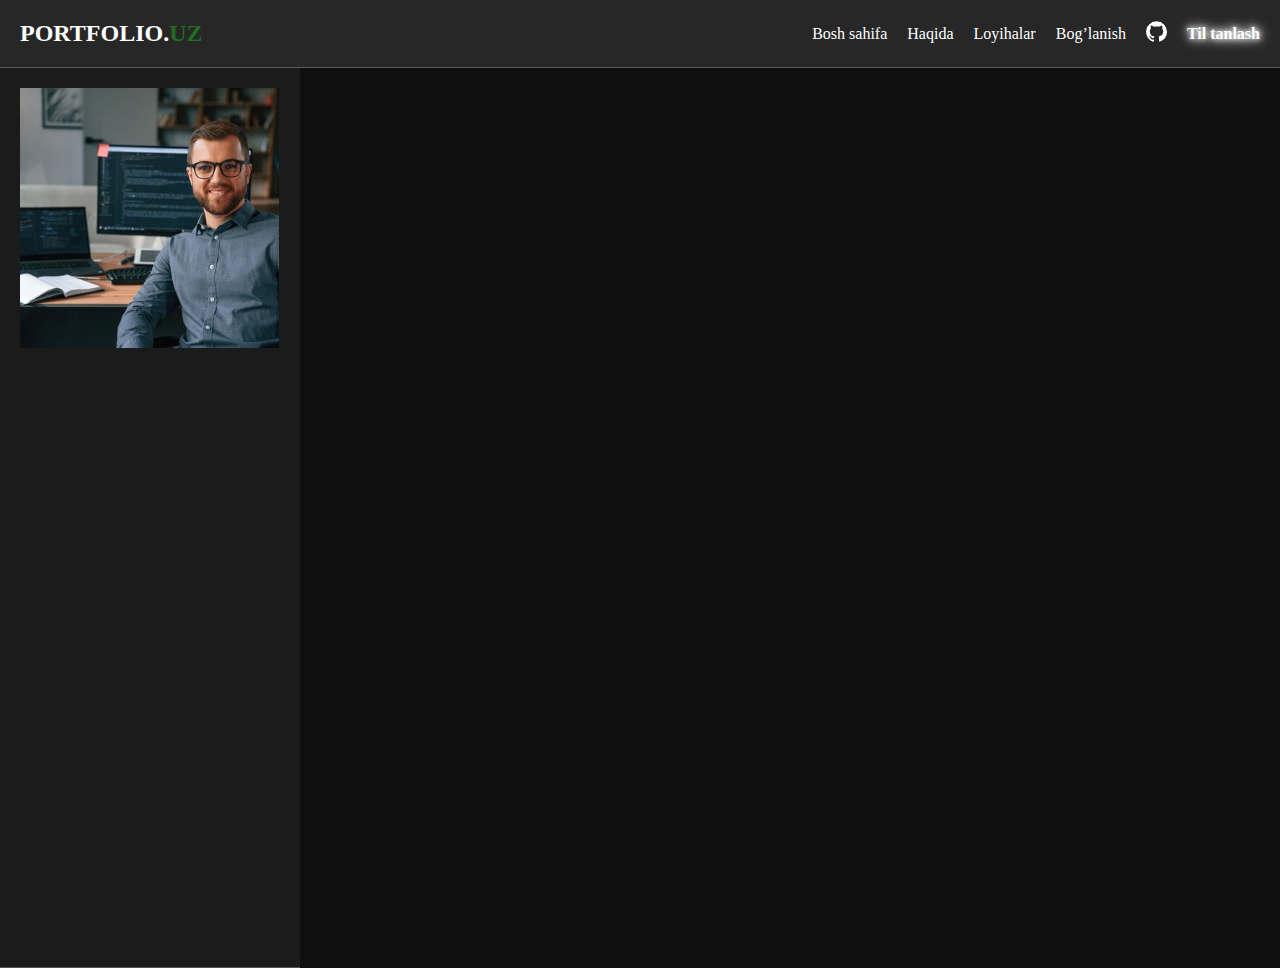
==== index.html @ 83274776 "Sanjar" ====
<!DOCTYPE html>
<html lang="uz">
<head>
    <meta charset="UTF-8">
    <meta name="viewport" content="width=device-width, initial-scale=1.0">
    <title>Portfolio</title>
    <link rel="stylesheet" href="./main.css">
</head>
<body class="bg-[#0F0F0F]">
    
    <header class="header py-5">
        <div class="container">
            <nav class="header__nav">
                <div class="header__left">
                    <button class="header__burger__btn">
                        <img src="./images/hamburger_menu.svg" alt="Menu">
                    </button>
                    <p class="header__logo">PORTFOLIO.<span class="header__logo--green">UZ</span></p>
                </div>
                <ul class="header__list">
                    <li class="header__item">
                        <a class="header__link" href="./index.html" data-lang="home">Bosh sahifa</a>
                    </li>
                    <li class="header__item">
                        <a class="header__link" href="./haqida.html" data-lang="about">Haqida</a>
                    </li>
                    <li class="header__item">
                        <a class="header__link" href="./loyihalar.html" data-lang="projects">Loyihalar</a>
                    </li>
                    <li class="header__item">
                        <a class="header__link" href="./bog'lanish.html" data-lang="contact">Bog’lanish</a>
                    </li>
                    <li class="header__item">
                        <a href="#">
                            <img src="./images/header_git_hub_logo.png" alt="GitHub">
                        </a>
                    </li>
                    <li class="dropdown">
                        <span class="shadow dropdown-toggle" data-lang="language">Til tanlash</span>
                        <div class="card hidden">
                            <p class="heading lang-option" data-lang="uz">O'zbekcha</p>
                            <p class="lang-option" data-lang="en">English</p>
                        </div>
                    </li>
                </ul>
            </nav>
        </div>
    </header>
    
    <main>
        <section class="hero">
            
            <div class="container">
                <div class="hero__left-sideBar">
                    <img src="./images/human_img.png" alt="">
                </div>
            </div>
        </section>
    </main>
    
    <script src="./main.js"></script>
</body>
</html>
---- main.css ----
:root {
    --primary-color: #ffffff;
    --secondary-color: #226d22;
    --background-color: #0F0F0F;
}
*{
    margin: 0;
    padding: 0;
    box-sizing: border-box;
}
body {
    overflow-x: hidden;
    background-color: var(--background-color);
    color: var(--primary-color);
}

.container {
    max-width: 1280px;
    width: 100%;
    margin: 0 auto;
    padding: 0 20px;
}

.header {
    padding: 20px 0;
    border-bottom: 1px solid rgba(255, 255, 255, 0.25);
    background-color: rgba(255, 255, 255, 0.1);
    position: relative;
}

.header__nav {
    display: flex;
    align-items: center;
    justify-content: space-between;
}

.header__left {
    display: flex;
    align-items: center;
    gap: 20px;
}

.header__logo {
    font-size: 1.5rem;
    font-weight: bold;
}

.header__logo--green {
    color: var(--secondary-color);
}

.header__list {
    display: flex;
    align-items: center;
    gap: 20px;
    list-style: none;
}

.header__link {
    color: var(--primary-color);
    text-decoration: none;
}

.header__burger__btn {
    background: none;
    border: none;
    cursor: pointer;
    display: none;
}

/* Til tanlash dropdown */
.dropdown {
    position: relative;
    cursor: pointer;
}
.card {
    position: absolute;
    width: 120px;
    background-color: #000;
    padding: 12px;
    border-radius: 8px;
    cursor: pointer;
    right: 0;
    top: 100%;
    display: flex;
    flex-direction: column;
    text-align: center;
}
.card.hidden {
    display: none;
}
.shadow {
    font-weight: bold;
    text-shadow: 0 0 5px #fff, 0 0 10px #fff, 0 0 15px #fff;
}

/* Mobil ekranda menyuni yashirish */
@media (max-width: 768px) {
    .header__list {
        flex-direction: column;
        position: absolute;
        top: 60px;
        left: 0;
        width: 100%;
        background-color: rgba(255, 255, 255, 0.1);
        padding: 20px;
        display: none;
    }
    .header__burger__btn {
        display: block;
    }
}
.hero__left-sideBar{
    max-width: 300px;
    width: 100%;
    height: 100vh;
    padding: 20px;
    position: absolute;
    left: 0;
    border-bottom: 1px solid rgba(255, 255, 255, 0.25);
background-color:  rgba(255, 255, 255, 0.05);
}
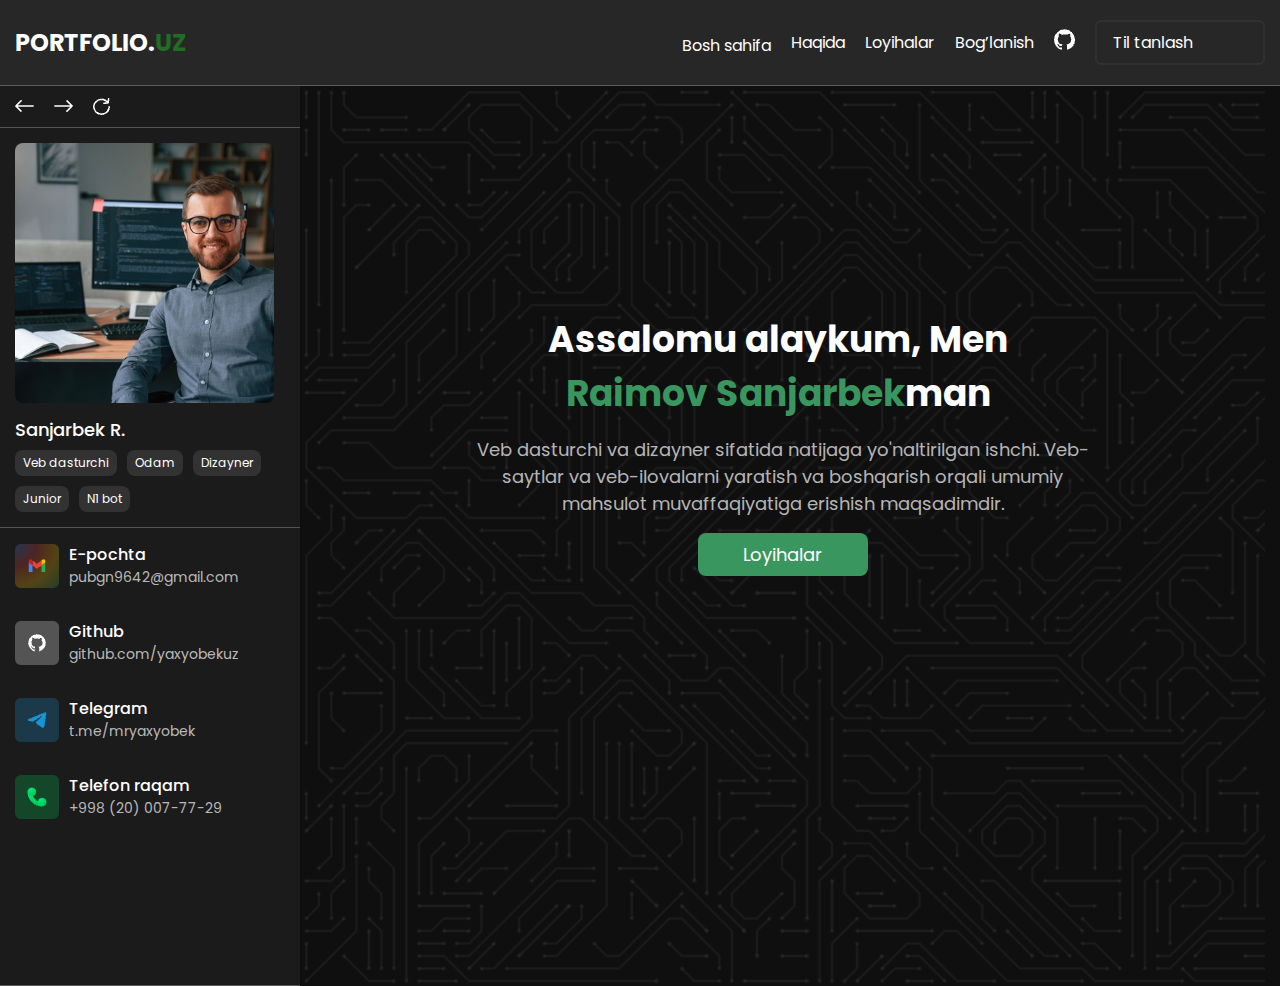
==== commit 60a47132: "bosh-sahifani-qildim" ====
--- a/index.html
+++ b/index.html
@@ -4,6 +4,11 @@
     <meta charset="UTF-8">
     <meta name="viewport" content="width=device-width, initial-scale=1.0">
     <title>Portfolio</title>
+
+    <link rel="preconnect" href="https://fonts.googleapis.com">
+    <link rel="preconnect" href="https://fonts.gstatic.com" crossorigin>
+    <link href="https://fonts.googleapis.com/css2?family=Poppins:ital,wght@0,100;0,200;0,300;0,400;0,500;0,600;0,700;0,800;0,900;1,100;1,200;1,300;1,400;1,500;1,600;1,700;1,800;1,900&display=swap" rel="stylesheet">
+
     <link rel="stylesheet" href="./main.css">
 </head>
 <body class="bg-[#0F0F0F]">
@@ -15,7 +20,7 @@
                     <button class="header__burger__btn">
                         <img src="./images/hamburger_menu.svg" alt="Menu">
                     </button>
-                    <p class="header__logo">PORTFOLIO.<span class="header__logo--green">UZ</span></p>
+                    <a href="#" class="header__logo">PORTFOLIO.<span class="header__logo--green">UZ</span></p>
                 </div>
                 <ul class="header__list">
                     <li class="header__item">
@@ -35,11 +40,18 @@
                             <img src="./images/header_git_hub_logo.png" alt="GitHub">
                         </a>
                     </li>
+
                     <li class="dropdown">
-                        <span class="shadow dropdown-toggle" data-lang="language">Til tanlash</span>
+                        <span class="shadow dropdown-toggle" data-lang="language">
+                            <img src="./images/select_language.png" class="s_lan" alt="">Til
+                        </span>
                         <div class="card hidden">
-                            <p class="heading lang-option" data-lang="uz">O'zbekcha</p>
-                            <p class="lang-option" data-lang="en">English</p>
+                            <p class="heading lang-option" data-lang="uz">
+                                <img src="./images/uzbek_flag.png" alt="">O'zbek
+                            </p>
+                            <p class="lang-option" data-lang="en">
+                                <img src="./images/english_flag.png" alt="">English
+                            </p>
                         </div>
                     </li>
                 </ul>
@@ -51,8 +63,81 @@
         <section class="hero">
             
             <div class="container">
-                <div class="hero__left-sideBar">
-                    <img src="./images/human_img.png" alt="">
+                <div class="hero__content">
+
+                    <div class="hero__left-sideBar">
+
+                        <div class="hero__left__icons">
+                            <a href="#">
+                                <img src="./images/arrow_left_icon.png" alt="">
+                            </a>
+                            <a href="#">
+                                <img src="./images/arrow_right_icon.png" alt="">
+                            </a>
+                            <a href="#">
+                                <img src="./images/refresh_icon.png" alt="">
+                            </a>
+                        </div>
+
+                        <img src="./images/human_img.png" alt="" class="hero__left__human__img">
+
+                        <div class="hero__left__human__name">Sanjarbek R.</div>
+
+                        <div class="hero__left__human__knowledge">
+                            <div class="knowledge__item">Veb dasturchi</div>
+                            <div class="knowledge__item">Odam</div>
+                            <div class="knowledge__item">Dizayner</div>
+                            <div class="knowledge__item">Junior</div>
+                            <div class="knowledge__item">N1 bot</div>
+                        </div>
+
+                        <div class="hero__left__sites">
+                            <div class="sites__item">
+                                <img src="./images/emil_icon.png" alt="">
+                                <div class="sites__item_right">
+                                    <div class="sites__item_right_title">E-pochta</div>
+                                    <a href="#" class="sites__item_right_desc">pubgn9642@gmail.com</a>
+                                </div>
+                            </div>
+
+                            <div class="sites__item">
+                                <img src="./images/second_git_hub_logo.png" alt="">
+                                <div class="sites__item_right">
+                                    <div class="sites__item_right_title">Github</div>
+                                    <a href="#" class="sites__item_right_desc">github.com/yaxyobekuz</a>
+                                </div>
+                            </div>
+
+                            <div class="sites__item">
+                                <img src="./images/telegram_icon.png" alt="">
+                                <div class="sites__item_right">
+                                    <div class="sites__item_right_title">Telegram</div>
+                                    <a href="#" class="sites__item_right_desc">t.me/mryaxyobek</a>
+                                </div>
+                            </div>
+
+                            <div class="sites__item">
+                                <img src="./images/phone_icon.png" alt="">
+                                <div class="sites__item_right">
+                                    <div class="sites__item_right_title">Telefon raqam</div>
+                                    <a href="#" class="sites__item_right_desc">+998 (20) 007-77-29</a>
+                                </div>
+                            </div>
+                        </div>
+                    </div>
+
+                    <div class="hero__right-sideBar">
+                        
+                        <div class="hero__right__content">
+                            <h1 class="hero__right__content_title">Assalomu alaykum,  Men  <span>Raimov Sanjarbek</span>man</h1>
+
+                            <p class="hero__right__content_desc">Veb dasturchi va dizayner sifatida natijaga yo'naltirilgan ishchi. Veb-saytlar va veb-ilovalarni yaratish va boshqarish orqali umumiy mahsulot muvaffaqiyatiga erishish maqsadimdir.</p>
+
+                            <a href="#" class="hero__right__content_btn">Loyihalar</a>
+                        </div>
+                    </div>
+        
+
                 </div>
             </div>
         </section>
--- a/main.css
+++ b/main.css
@@ -12,19 +12,20 @@
     overflow-x: hidden;
     background-color: var(--background-color);
     color: var(--primary-color);
+    font-family: "Poppins", sans-serif;
 }
 
 .container {
-    max-width: 1280px;
+    /* max-width: 1280px; */
     width: 100%;
     margin: 0 auto;
-    padding: 0 20px;
+    padding: 0 15px;
 }
 
 .header {
     padding: 20px 0;
     border-bottom: 1px solid rgba(255, 255, 255, 0.25);
-    background-color: rgba(255, 255, 255, 0.1);
+    background-color: #ffffff1a;
     position: relative;
 }
 
@@ -43,6 +44,8 @@
 .header__logo {
     font-size: 1.5rem;
     font-weight: bold;
+    color: #fff;
+    text-decoration: none;
 }
 
 .header__logo--green {
@@ -72,11 +75,28 @@
 .dropdown {
     position: relative;
     cursor: pointer;
+    padding: 10px;
+    border: 2px solid #FFF;
+    width: 170px;
+
+    display: flex;
+    align-items: center;
+    justify-content: space-between;
+    gap: .875rem;
+    border-radius: .375rem;
+    border-width: 2px;
+    --tw-border-opacity: 1;
+    border-color: rgb(49 49 49 / var(--tw-border-opacity));
+    padding: .5rem 1rem;
+    transition-property: color, background-color, border-color, text-decoration-color, fill, stroke;
+    transition-timing-function: cubic-bezier(.4,0,.2,1);
+    transition-duration: .15s;
 }
 .card {
     position: absolute;
-    width: 120px;
-    background-color: #000;
+    width: 170px;   
+    margin-top: 10px;
+    background-color: #1b1b1b;
     padding: 12px;
     border-radius: 8px;
     cursor: pointer;
@@ -89,10 +109,16 @@
 .card.hidden {
     display: none;
 }
-.shadow {
+
+.lang-option{
+    display: flex;
+    align-items: center;
+    justify-content: space-between;
+}
+/* .shadow {
     font-weight: bold;
     text-shadow: 0 0 5px #fff, 0 0 10px #fff, 0 0 15px #fff;
-}
+} */
 
 /* Mobil ekranda menyuni yashirish */
 @media (max-width: 768px) {
@@ -110,13 +136,166 @@
         display: block;
     }
 }
+
+.hero__content{
+    display: flex;
+}
+
 .hero__left-sideBar{
     max-width: 300px;
     width: 100%;
     height: 100vh;
-    padding: 20px;
-    position: absolute;
+    /* position: absolute; */
+    margin-left: -15px;
     left: 0;
     border-bottom: 1px solid rgba(255, 255, 255, 0.25);
 background-color:  rgba(255, 255, 255, 0.05);
+}
+
+.hero__left__icons{
+    display: flex;
+    align-items: center;
+    padding: 8px 15px;
+    box-sizing: border-box;
+    border-bottom: 1px solid #ffffff40;
+    gap: 0 20px;
+    margin-bottom: 15px;
+}
+
+.hero__left__icons a:last-child{
+    display: flex;
+}
+
+.hero__left__human__img{
+    border-radius: 8px;
+    margin-left: 15px;
+    margin-bottom: 8px;
+}
+
+.hero__left__human__name{
+    color: #ffffff;
+    font-size: 18px;
+    font-weight: 500;
+    line-height: 24px;
+    margin-bottom: 8px;
+    margin-left: 15px;
+}
+
+.hero__left__human__knowledge{
+    display: flex;
+    flex-wrap: wrap;
+    gap: 10px;
+    padding-bottom: 15px;
+    padding-left: 15px;
+    border-bottom: 1px solid #ffffff40;
+}
+
+.knowledge__item{
+    padding: 6px 8px;
+    border-radius: 8px;
+    background: #ffffff1a;
+
+    color: #ffffff;
+    font-size: 12px;
+    font-weight: 400;
+    line-height: 14px;
+    text-align: center;
+}
+
+
+.hero__left__sites{
+    display: flex;
+    flex-direction: column;
+    gap: 17px 0;
+    margin-left: 15px;
+}
+
+.sites__item{
+    display: flex;
+    align-items: center;
+    gap: 0 10px;
+    margin-top: 15px;
+}
+
+.sites__item_right{
+    display: flex;
+    flex-direction: column;
+    gap: 0 2px;
+}
+
+.sites__item_right_title{
+    color: #ffffff;
+    font-size: 16px;
+    font-weight: 500;
+    line-height: 24px;
+}
+
+.sites__item_right_desc{
+    color: #ffffffb3;
+    font-size: 14px;
+    font-weight: 400;
+    line-height: 21px;
+    text-decoration: none;
+}
+
+.hero__right-sideBar{
+    background-image: url(./images/sections_bg.png);
+    background-repeat: no-repeat;
+    background-size: cover;
+
+    padding: 227px 160px;
+    display: flex;
+    width: 100%;
+    justify-content: center;
+}
+
+.hero__right__content{
+    width: 617px;
+}
+
+
+.hero__right__content_title{
+    font-size: 36px;
+    font-weight: 700;
+    line-height: 54px;
+    text-align: center;
+    margin-bottom: 15px;
+    width: 608px;
+}
+
+.hero__right__content_title span{
+    color: #39965F;
+}
+
+.hero__right__content_desc{
+    color: #ffffffb3;
+    margin-bottom: 16px;
+    font-size: 18px;
+    font-weight: 400;
+    line-height: 27px;
+    text-align: center;
+}
+
+.hero__right__content_btn{
+    border-radius: 8px;
+    background: #39965f;
+    padding: 8px 44px;
+
+    color: #ffffff;
+    font-size: 18px;
+    font-weight: 400;
+    line-height: 27px;
+    text-align: center;
+    width: 170px;
+    display: block;
+    margin-left: auto;
+    margin-right: auto;
+    text-decoration: none;
+    transition: .5s all ease-in-out;
+
+}
+
+.hero__right__content_btn:hover{
+    border-radius: 8px;
+    background: linear-gradient(135.00deg, rgb(57, 150, 95) 32.685%,rgb(40, 112, 69) 61.308%,rgb(57, 150, 95) 79.174%);
 }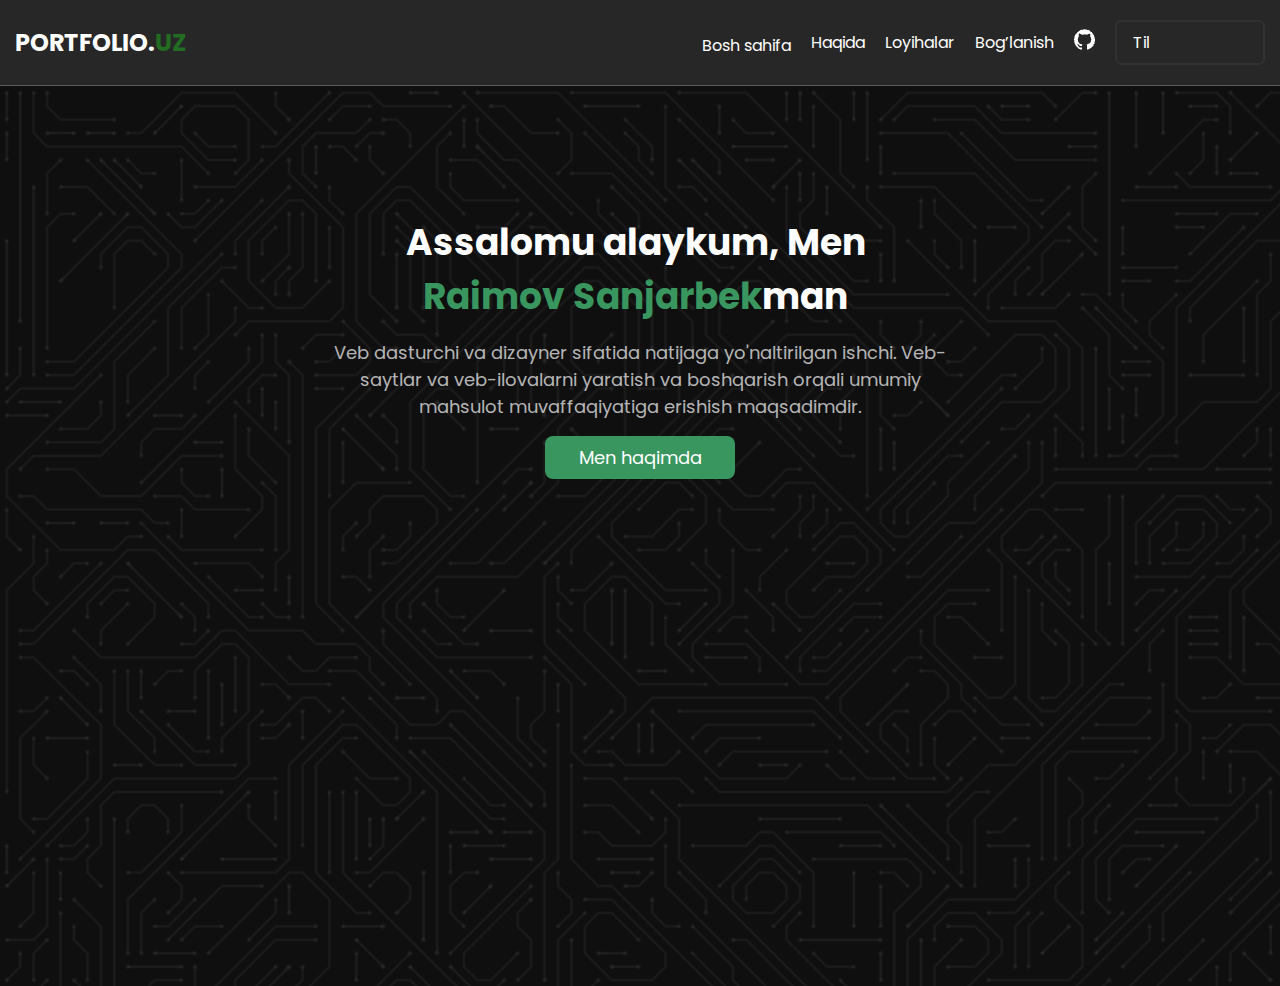
==== commit 2508c8e6: "2-pageni-ham-qilib-boldim" ====
--- a/index.html
+++ b/index.html
@@ -12,6 +12,43 @@
     <link rel="stylesheet" href="./main.css">
 </head>
 <body class="bg-[#0F0F0F]">
+
+    
+
+    <div class="header__bottom">
+        <div class="container">
+            <ul class="pages">
+                <li>
+                    <a href="./index.html">
+                        <img src="./images/home.png" alt="">
+                        <span>Uy</span>
+                    </a>
+                </li>
+                
+                <li>
+                    <a href="./haqida.html">
+                        <img src="./images/info.png" alt="">
+                        <span>Haqida</span>
+                    </a>
+                </li>
+                
+                <li>
+                    <a href="./loyihalar.html">
+                        <img src="./images/category.png" alt="">
+                        <span>Loyihalar</span>
+                    </a>
+                </li>
+                
+                <li>
+                    <a href="./bog'lanish.html">
+                        <img src="./images/support.png" alt="">
+                        <span>Bog'lanish</span>
+                    </a>
+                </li>
+                
+            </ul>
+        </div>
+    </div>
     
     <header class="header py-5">
         <div class="container">
@@ -20,7 +57,7 @@
                     <button class="header__burger__btn">
                         <img src="./images/hamburger_menu.svg" alt="Menu">
                     </button>
-                    <a href="#" class="header__logo">PORTFOLIO.<span class="header__logo--green">UZ</span></p>
+                    <a href="./index.html" class="header__logo">PORTFOLIO.<span class="header__logo--green">UZ</span></p>
                 </div>
                 <ul class="header__list">
                     <li class="header__item">
@@ -43,7 +80,8 @@
 
                     <li class="dropdown">
                         <span class="shadow dropdown-toggle" data-lang="language">
-                            <img src="./images/select_language.png" class="s_lan" alt="">Til
+                            <img src="./images/select_language.png" class="s_lan" alt="">
+                            <img src="./images/translate.png" alt="">Til
                         </span>
                         <div class="card hidden">
                             <p class="heading lang-option" data-lang="uz">
@@ -58,11 +96,12 @@
             </nav>
         </div>
     </header>
+
     
     <main>
         <section class="hero">
             
-            <div class="container">
+            <!-- <div class="container"> -->
                 <div class="hero__content">
 
                     <div class="hero__left-sideBar">
@@ -71,10 +110,10 @@
                             <a href="#">
                                 <img src="./images/arrow_left_icon.png" alt="">
                             </a>
-                            <a href="#">
+                            <a href="./haqida.html">
                                 <img src="./images/arrow_right_icon.png" alt="">
                             </a>
-                            <a href="#">
+                            <a href="./index.html">
                                 <img src="./images/refresh_icon.png" alt="">
                             </a>
                         </div>
@@ -96,7 +135,7 @@
                                 <img src="./images/emil_icon.png" alt="">
                                 <div class="sites__item_right">
                                     <div class="sites__item_right_title">E-pochta</div>
-                                    <a href="#" class="sites__item_right_desc">pubgn9642@gmail.com</a>
+                                    <a href="mailto:gulnozaaripova45@gmail.com" class="sites__item_right_desc">sanjarbek2110@gmail.com</a>
                                 </div>
                             </div>
 
@@ -104,7 +143,7 @@
                                 <img src="./images/second_git_hub_logo.png" alt="">
                                 <div class="sites__item_right">
                                     <div class="sites__item_right_title">Github</div>
-                                    <a href="#" class="sites__item_right_desc">github.com/yaxyobekuz</a>
+                                    <a href="https://github.com/Sanjarbek2110" class="sites__item_right_desc">github.com/Sanjarbek2110</a>
                                 </div>
                             </div>
 
@@ -112,7 +151,7 @@
                                 <img src="./images/telegram_icon.png" alt="">
                                 <div class="sites__item_right">
                                     <div class="sites__item_right_title">Telegram</div>
-                                    <a href="#" class="sites__item_right_desc">t.me/mryaxyobek</a>
+                                    <a href="https://t.me/the_oken08" class="sites__item_right_desc">t.me/mrsanjarbek</a>
                                 </div>
                             </div>
 
@@ -120,7 +159,7 @@
                                 <img src="./images/phone_icon.png" alt="">
                                 <div class="sites__item_right">
                                     <div class="sites__item_right_title">Telefon raqam</div>
-                                    <a href="#" class="sites__item_right_desc">+998 (20) 007-77-29</a>
+                                    <a href="tel:+998943922110" class="sites__item_right_desc">+998 (94) 392-21-10</a>
                                 </div>
                             </div>
                         </div>
@@ -128,18 +167,20 @@
 
                     <div class="hero__right-sideBar">
                         
-                        <div class="hero__right__content">
-                            <h1 class="hero__right__content_title">Assalomu alaykum,  Men  <span>Raimov Sanjarbek</span>man</h1>
-
-                            <p class="hero__right__content_desc">Veb dasturchi va dizayner sifatida natijaga yo'naltirilgan ishchi. Veb-saytlar va veb-ilovalarni yaratish va boshqarish orqali umumiy mahsulot muvaffaqiyatiga erishish maqsadimdir.</p>
-
-                            <a href="#" class="hero__right__content_btn">Loyihalar</a>
+                        <div class="container">
+                            <div class="hero__right__content">
+                                <h1 class="hero__right__content_title">Assalomu alaykum,  Men  <span>Raimov Sanjarbek</span>man</h1>
+    
+                                <p class="hero__right__content_desc">Veb dasturchi va dizayner sifatida natijaga yo'naltirilgan ishchi. Veb-saytlar va veb-ilovalarni yaratish va boshqarish orqali umumiy mahsulot muvaffaqiyatiga erishish maqsadimdir.</p>
+    
+                                <a href="./haqida.html" class="hero__right__content_btn">Men haqimda</a>
+                            </div>
                         </div>
                     </div>
         
 
                 </div>
-            </div>
+            <!-- </div> -->
         </section>
     </main>
     
--- a/main.css
+++ b/main.css
@@ -13,6 +13,7 @@
     background-color: var(--background-color);
     color: var(--primary-color);
     font-family: "Poppins", sans-serif;
+    position: relative;
 }
 
 .container {
@@ -20,6 +21,27 @@
     width: 100%;
     margin: 0 auto;
     padding: 0 15px;
+}
+
+.section__title{
+    display: flex;
+    flex-direction: column;
+    gap: 8px;
+    align-items: flex-start;
+    margin-bottom: 25px;
+
+    color: #ffffff;
+    font-size: 32px;
+    font-weight: 700;
+    line-height: 48px;
+    text-align: left;
+}
+
+main{
+    background-image: url(./images/sections_bg.png);
+    background-repeat: no-repeat;
+    background-position: right bottom;
+    background-size: 79.3%;
 }
 
 .header {
@@ -77,7 +99,7 @@
     cursor: pointer;
     padding: 10px;
     border: 2px solid #FFF;
-    width: 170px;
+    width: 150px;
 
     display: flex;
     align-items: center;
@@ -94,7 +116,7 @@
 }
 .card {
     position: absolute;
-    width: 170px;   
+    width: 150px;   
     margin-top: 10px;
     background-color: #1b1b1b;
     padding: 12px;
@@ -122,16 +144,7 @@
 
 /* Mobil ekranda menyuni yashirish */
 @media (max-width: 768px) {
-    .header__list {
-        flex-direction: column;
-        position: absolute;
-        top: 60px;
-        left: 0;
-        width: 100%;
-        background-color: rgba(255, 255, 255, 0.1);
-        padding: 20px;
-        display: none;
-    }
+
     .header__burger__btn {
         display: block;
     }
@@ -146,10 +159,12 @@
     width: 100%;
     height: 100vh;
     /* position: absolute; */
-    margin-left: -15px;
     left: 0;
+    transition: .3s all ease-in-out;
+    height: auto;
     border-bottom: 1px solid rgba(255, 255, 255, 0.25);
-background-color:  rgba(255, 255, 255, 0.05);
+    background-color:  rgba(255, 255, 255, 0.05);
+    padding-bottom: 45px;
 }
 
 .hero__left__icons{
@@ -238,12 +253,10 @@
     text-decoration: none;
 }
 
+
 .hero__right-sideBar{
-    background-image: url(./images/sections_bg.png);
-    background-repeat: no-repeat;
-    background-size: cover;
-
-    padding: 227px 160px;
+
+    padding: 227px 0;
     display: flex;
     width: 100%;
     justify-content: center;
@@ -251,6 +264,7 @@
 
 .hero__right__content{
     width: 617px;
+    margin: 0 auto;
 }
 
 
@@ -279,14 +293,14 @@
 .hero__right__content_btn{
     border-radius: 8px;
     background: #39965f;
-    padding: 8px 44px;
+    padding: 8px 30px;
 
     color: #ffffff;
     font-size: 18px;
     font-weight: 400;
     line-height: 27px;
     text-align: center;
-    width: 170px;
+    width: 190px;
     display: block;
     margin-left: auto;
     margin-right: auto;
@@ -298,4 +312,426 @@
 .hero__right__content_btn:hover{
     border-radius: 8px;
     background: linear-gradient(135.00deg, rgb(57, 150, 95) 32.685%,rgb(40, 112, 69) 61.308%,rgb(57, 150, 95) 79.174%);
+}
+
+
+.header__bottom{
+    padding: 20px;
+    background-color: #1b1b1b;
+    color: #ffffff;
+    position: fixed;
+    bottom: -200px;
+    transition: .5s all ease-in-out;
+    width: 100%;
+    z-index: 5;
+}
+
+.header__bottom .pages{
+    display: flex;
+    align-items: center;
+    justify-content: space-between;
+    list-style: none;
+}
+
+.header__bottom .pages a{
+    display: flex;
+    flex-direction: column;
+    gap: 5px 0;
+    align-items: center;
+    text-decoration: none;
+}
+
+.header__bottom .pages li img{
+    width: 24px;
+    height: 24px;
+}
+
+.header__bottom .pages a span{
+    color: #999999;
+    font-weight: 600;
+}
+
+
+
+
+.sections_block{
+    background-image: url(./images/sections_bg.png);
+    background-repeat: no-repeat;
+    background-size: cover;
+}
+
+
+.about__me{
+    padding: 32px 20px;
+    margin-bottom: 65px;
+    padding-bottom: 0;
+}
+
+.about__me_desc{
+    margin-bottom: 25px;
+    opacity: 0.7;
+    font-size: 18px;
+    font-weight: 400;
+    line-height: 27px;
+}
+
+.about__me_desc a{
+    opacity: 1;
+    color: #39965F;
+    text-decoration: none;
+    font-weight: 600;
+}
+
+.about__me__btn{
+    margin-left: 0;
+}
+
+
+.instruments{
+    padding: 32px 20px;
+    margin-bottom: 65px;
+    padding-bottom: 0;
+}
+
+
+.instruments__content{
+    display: flex;
+    justify-content: space-between;
+    flex-wrap: wrap;
+    gap: 20px;
+}
+
+.instruments__item{
+    box-sizing: border-box;
+    border: 1px solid #ffffff40;
+    border-radius: 12px;
+    background: #1b1b1b;
+    display: flex;
+    align-items: center;
+    justify-content: center;
+    padding: 20px;
+    width: calc(20% - 5px);
+    height: 125px;
+    position: relative;
+    transition: .8s all ease-in-out;
+}
+
+.instruments__item span{
+    position: absolute;
+    width: 65px;
+    top: 47px;
+    text-align: center;
+    margin: 0 auto;
+
+
+    color: #ffffff;
+    font-size: 20px;
+    font-weight: 600;
+    line-height: 30px;
+    opacity: 0;
+}
+
+
+.instruments__item:hover{
+    span{
+        opacity: 1;
+    }
+
+    img{
+        opacity: 0;
+    }
+}
+
+
+.I__can{
+    padding: 32px 20px;
+    margin-bottom: 65px;
+    padding-bottom: 0;
+}
+
+.I__can_content{
+    display: flex;
+    justify-content: space-between;
+    flex-wrap: wrap;
+    gap: 20px;
+}
+
+.I__can_item{
+    width: calc(50% - 10px);
+    box-sizing: border-box;
+    border: 1px solid #ffffff40;
+    border-radius: 12px;
+    background: #1b1b1b;
+    padding: 20px;
+    display: flex;
+    gap: 0 15px;
+}
+
+.I__can_item img{
+    width: 64px;
+    height: 64px;
+}
+
+.I__can_item__right{
+    display: flex;
+    flex-direction: column;
+    gap: 6px 0;
+}
+
+.item__title{
+    color: #ffffff;
+    font-size: 20px;
+    font-weight: 600;
+    line-height: 30px;
+}
+
+.item__desc{
+    color: #ffffffb3;
+    font-size: 16px;
+    font-weight: 400;
+    line-height: 24px;
+}
+
+
+.customers{
+    padding: 32px 20px;
+}
+
+.customers__content{
+    display: flex;
+    justify-content: space-between;
+    flex-wrap: wrap;
+    gap: 20px;
+}
+
+.customers__item{
+    padding: 20px;
+    box-sizing: border-box;
+    border: 1px solid #ffffff40;
+    border-radius: 12px;
+    background: #1b1b1b;
+    display: flex;
+    align-items: center;
+    justify-content: center;
+    width: calc(20% - 5px);
+    height: 124px;
+}
+
+
+
+
+/*  */
+
+@media (max-width: 1281px){
+
+    /* body{
+        overflow-y: hidden; 
+        height: 100vh;
+    } */
+    
+    .hero__right-sideBar{
+        height: 100vh;
+        padding: 0;
+        padding-top: 130px;
+    }
+
+    main{
+        overflow-y: hidden;
+    }
+}
+
+
+@media (max-width: 1280px){
+   .hero__left-sideBar{
+        position: absolute;
+        height: 0;
+        opacity: 0;
+        left: -500px;
+        display: none;
+        z-index: 2;
+    }
+
+    main{
+        background-size: 100%;
+        background-position: left top;
+    }
+}
+
+@media (max-width: 1025px){
+    .header__bottom{
+        bottom: 0;
+    }
+    
+    .hero__right-sideBar{
+        height: 100vh;
+    }
+
+    .header__link{
+        display: none;
+    }
+
+
+    .customers{
+        margin-bottom: 95px;
+    }
+
+    .instruments__item{
+        width: 213px;
+    }
+}
+
+@media (max-width: 770px){
+    .section__title{
+        font-size: 28px;
+        gap: 4px;
+    }
+    
+    .about__me_desc{
+        font-size: 16px;
+    }
+
+    .I__can_item{
+        flex-direction: column;
+        align-items: center;
+    }
+    
+    .item__title{
+        text-align: center;
+        margin-top: 15px;
+    }
+
+    .item__desc{
+        text-align: center;
+    }
+
+    .customers__content{
+        justify-content: center;
+    }
+
+    .customers__item{
+        width: 213px;
+    }
+}
+
+@media (max-width: 670px){
+    .hero__right__content{
+        display: flex;
+        flex-direction: column;
+        align-items: center;
+        width: 100%;
+    }
+
+    .hero__right__content_title{
+        font-size: 30px;
+        line-height: 35px;
+        width: 450px;
+    }
+
+    main{
+        background-size: 123%;
+    }
+
+
+}
+ 
+@media (max-width: 570px){
+    .I__can_item{
+        width: 100%;
+    }
+}
+
+@media (max-width: 540px){
+    .dropdown{
+        width: auto;
+    }
+
+    .hero__right__content_title{
+        width: auto;
+        text-align: left;
+    }
+
+    .hero__right__content{
+        align-items: end;
+    }
+
+    .hero__right__content_desc{
+        text-align: left;
+    }
+
+    .hero__right__content_btn{
+        margin-left: 0;
+    }
+
+    main{
+        background-size: 215%;
+    }
+
+    .section__title{
+        font-size: 24px;
+        gap: 0px;
+    }
+
+    .about__me_desc{
+        font-size: 14px;
+    }
+}
+
+@media (max-width: 485px){
+    .instruments__content{
+        justify-content: center;
+    }
+
+    .instruments__item{
+        width: 100%;
+    }
+
+    .customers__item{
+        width: 100%;
+    }
+}
+
+@media (max-width: 430px){
+    .hero__right__content_title{
+        font-size: 24px;
+    }
+
+    .hero__right__content_desc{
+        font-size: 16px;
+        line-height: 22px;
+    }
+
+    .hero__right__content_btn{
+        width: auto;
+        padding: 6px 15px;
+        font-size: 16px;
+    }
+
+    .header__list{
+        gap: 0;
+    }
+
+    .dropdown{
+        margin-left: 20px;
+    }
+
+    .header__logo{
+        font-size: 22px;
+    }
+
+    .header__left{
+        gap: 10px;
+    }
+
+    .header__bottom .pages a span{
+        font-size: 13px;
+    }
+
+    .header__bottom .pages li img{
+        width: 20px;
+        height: 20px;
+    }
+
+    .about__me__btn{
+        width: fit-content;
+    }
 }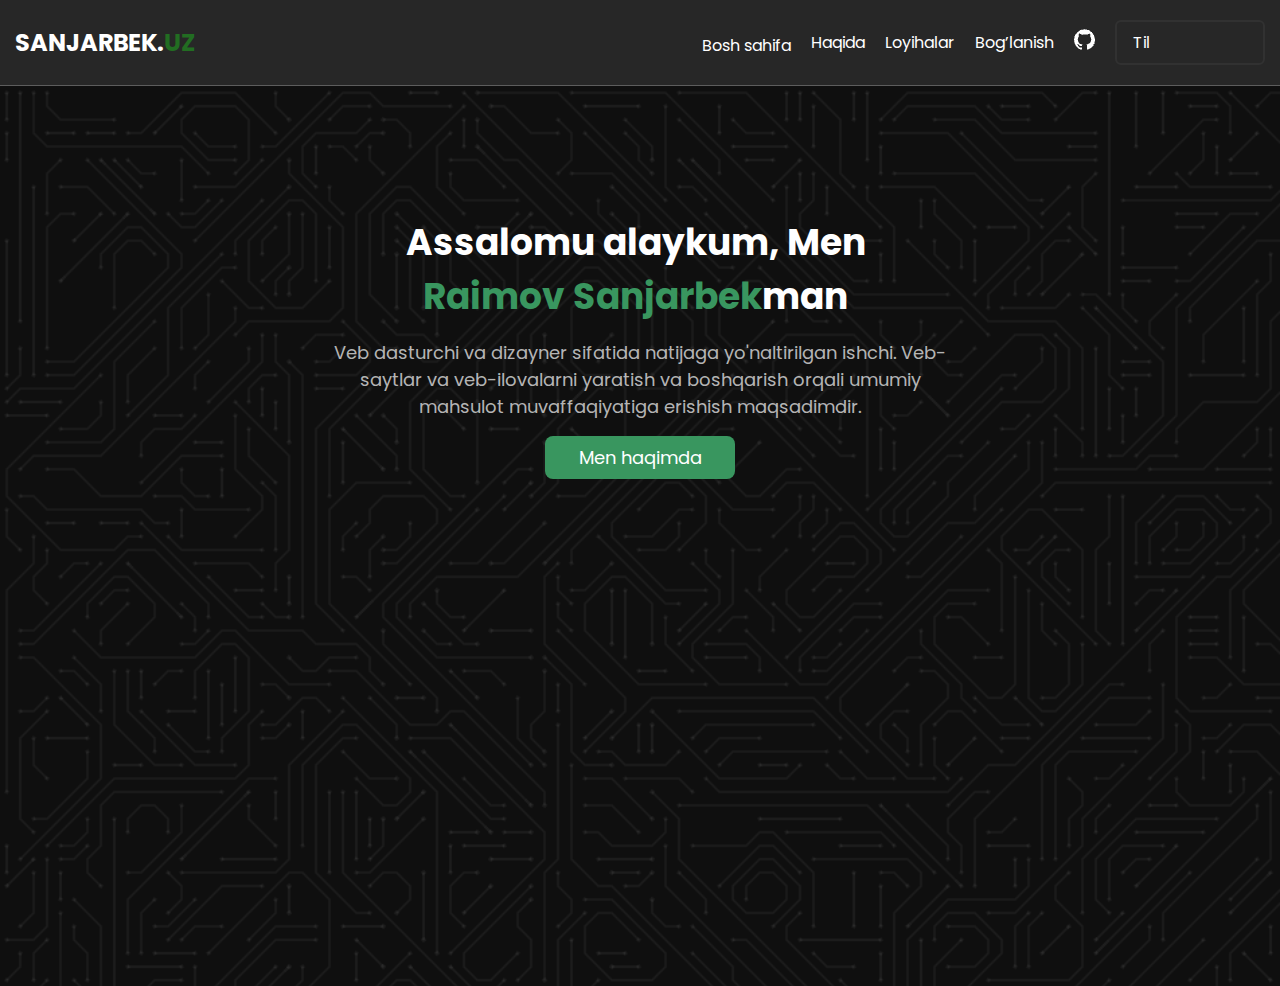
==== commit e7791d42: "qilib-boldim" ====
--- a/index.html
+++ b/index.html
@@ -57,7 +57,7 @@
                     <button class="header__burger__btn">
                         <img src="./images/hamburger_menu.svg" alt="Menu">
                     </button>
-                    <a href="./index.html" class="header__logo">PORTFOLIO.<span class="header__logo--green">UZ</span></p>
+                    <a href="./index.html" class="header__logo">SANJARBEK.<span class="header__logo--green">UZ</span></p>
                 </div>
                 <ul class="header__list">
                     <li class="header__item">
@@ -107,7 +107,7 @@
                     <div class="hero__left-sideBar">
 
                         <div class="hero__left__icons">
-                            <a href="#">
+                            <a href="./bog'lanish.html">
                                 <img src="./images/arrow_left_icon.png" alt="">
                             </a>
                             <a href="./haqida.html">
--- a/main.css
+++ b/main.css
@@ -162,8 +162,8 @@
     left: 0;
     transition: .3s all ease-in-out;
     height: auto;
-    border-bottom: 1px solid rgba(255, 255, 255, 0.25);
-    background-color:  rgba(255, 255, 255, 0.05);
+    border-bottom: 1px solid #ffffff40;
+    background-color:  #ffffff0d;
     padding-bottom: 45px;
 }
 
@@ -255,7 +255,6 @@
 
 
 .hero__right-sideBar{
-
     padding: 227px 0;
     display: flex;
     width: 100%;
@@ -306,7 +305,6 @@
     margin-right: auto;
     text-decoration: none;
     transition: .5s all ease-in-out;
-
 }
 
 .hero__right__content_btn:hover{
@@ -356,8 +354,6 @@
 
 .sections_block{
     background-image: url(./images/sections_bg.png);
-    background-repeat: no-repeat;
-    background-size: cover;
 }
 
 
@@ -502,6 +498,7 @@
     justify-content: space-between;
     flex-wrap: wrap;
     gap: 20px;
+    text-decoration: none;
 }
 
 .customers__item{
@@ -516,6 +513,413 @@
     width: calc(20% - 5px);
     height: 124px;
 }
+
+
+
+.lll{
+    width: 100%;
+    padding: 32px 20px;
+}
+
+
+.projects_block__management{
+    display: flex;
+    align-items: center;
+    justify-content: space-between;
+    margin-bottom: 25px;
+}
+
+.filtering__btn{
+    display: flex;
+    align-items: center;
+    gap: 0 12px;
+
+    box-sizing: border-box;
+    border: 1px solid rgba(255, 255, 255, 0.25);
+    border-radius: 6px;
+    background: #1b1b1b;
+    padding: 10px 25px;
+    cursor: pointer;
+
+    color: #ffffff;
+    font-size: 16px;
+    font-weight: 400;
+    line-height: 24px;
+}
+
+
+.projects_block__management ul{
+    display: flex;
+    gap: 20px;
+}
+
+
+.projects__dropdown {
+    position: relative;
+    display: inline-block;
+    transition: .5s all ease-in-out;
+}
+.projects__dropdown button{
+    box-sizing: border-box;
+    border: 1px solid rgba(255, 255, 255, 0.25);
+    border-radius: 6px;
+    background: #1b1b1b;
+    padding: 10px 25px;
+    cursor: pointer;
+    display: flex;
+    align-items: center;
+    gap: 12px;
+
+    color: #ffffff;
+    font-size: 16px;
+    font-weight: 400;
+    line-height: 24px;
+}
+
+.dropdown-content {
+    position: absolute;
+    background: #333;
+    box-shadow: 0px 4px 6px rgba(0,0,0,0.2);
+    width: 140px;
+    border-radius: 5px;
+    top: 0;
+    pointer-events: auto;
+    pointer-events: none;
+    transition: .5s all ease-in-out;
+    opacity: 0;
+}
+
+.dropdown-content div {
+    padding: 10px;
+    cursor: pointer;
+}
+.dropdown-content div:hover {
+    background: #444;
+}
+.items div {
+    padding: 10px;
+    border: 1px solid #fff;
+    margin: 5px;
+}
+
+.projects__dropdown:hover .dropdown-content{
+    top: 56px;
+    opacity: 1;
+    pointer-events: auto;
+}
+
+.projects__dropdown .dropdown__btn .img{
+    transform: rotateY(0);
+    transition: .4s all ease-in-out;
+}
+
+.projects__dropdown:hover .dropdown__btn .img{
+    transform: rotateY(180deg);
+}
+
+.projects__content{
+    display: flex;
+    justify-content: space-between;
+    flex-wrap: wrap;
+    align-items: center;
+    gap: 20px;
+    margin-bottom: 65px;
+}
+
+.project__item{
+    width: calc(50% - 10px);
+}
+
+.project__item a img{
+    width: 100%;
+    border-radius: 12px;
+    margin-bottom: 12px;
+    height: 350px;
+}
+
+.project__item a{
+    transition: .4s all ease-in-out;;
+}
+
+/* .project__item a:hover{
+    border-radius: 12px;
+
+    backdrop-filter: blur(4px);
+    background: #000000;
+} */
+
+.project__item_desc{
+    display: flex;
+    justify-content: space-between;
+    margin-bottom: 12px;
+}
+
+.project__item_desc_category{
+    display: flex;
+    align-items: center;
+    gap: 10px;
+    color: #ffffff;
+    font-size: 16px;
+    font-weight: 400;
+    line-height: 24px;
+}
+
+.project__item_desc_title{
+    color: #ffffff;
+    font-size: 20px;
+    font-weight: 600;
+    line-height: 30px;
+}
+
+.project__item__comments{
+    display: flex;
+    gap: 5px 12px;
+    flex-wrap: wrap;
+
+    color: #39965f;
+    font-size: 16px;
+    font-weight: 500;
+    line-height: 24px;
+}
+
+.tg_canel{
+    padding: 20px;
+    box-sizing: border-box;
+    border: 1px solid rgba(255, 255, 255, 0.25);
+    border-radius: 12px;
+    background: #1b1b1b;
+    align-items: center;
+    display: flex;
+    position: relative;
+    gap: 0 20px;
+    overflow: hidden;
+}
+
+.tg_canel::after{
+    content: '';
+    width: 220px;
+    height: 220px;
+    position: absolute;
+    top: -120px;
+    right: -90px;
+    background-image: url('./images/megaphone_img_bg.png');
+    background-size: cover;
+    background-repeat: no-repeat;
+}
+
+.tg_canel::before{
+    content: '';
+    width: 400px;
+    height: 400px;
+    position: absolute;
+    bottom: -232px;
+    right: -80px;
+    background-image: url('./images/megaphone_img_bg.png');
+    background-size: cover;
+    background-repeat: no-repeat;
+}
+
+.tg_canel .tg{
+    width: 168px;
+    height: 168px;
+}
+
+.tg_canel_tight{
+    display: flex;
+    flex-direction: column;
+    gap: 12px 0;
+    justify-content: flex-start;
+}
+
+.tg_canel_tight_title{
+    color: #ffffff;
+    font-size: 28px;
+    font-weight: 700;
+    line-height: 42px;
+}
+
+.tg_canel_tight_desc{
+    color: rgba(255, 255, 255, 0.7);
+    font-size: 18px;
+    font-weight: 400;
+    line-height: 27px;
+    position: sticky;
+    z-index: 3;
+}
+
+.tg_canel_tight_btn{
+    padding: 8px 25px;
+    border-radius: 8px;
+    display: inline;
+    width: 180px;
+    background: #39965f;
+    text-decoration: none;
+
+    color: #ffffff;
+    font-size: 16px;
+    font-weight: 400;
+    line-height: 24px;
+    text-align: center;
+}
+
+.tg_canel .first_span{
+    position: absolute;
+    right: 140px;
+    top: 10px;
+}
+
+.tg_canel .second_span{
+    position: absolute;
+    right: 0px;
+    top: 25px;
+}
+
+
+
+.contact__block__content{
+    display: flex;
+    justify-content: space-between;
+    gap: 20px;
+    margin-bottom: 65px;
+}
+
+.contacts__item{
+    width: calc(33% - 10px);
+    padding: 28px 0;
+    box-sizing: border-box;
+    border: 1px solid #ffffff40;
+    border-radius: 12px;
+    background: #1b1b1b;
+
+    display: flex;
+    flex-direction: column;
+    gap: 8px 0;
+    align-items: center;
+}
+
+.contacts__item img{
+    width: 64px;
+    height: 64px;
+}
+
+.contacts__item__title{
+    color: #ffffff;
+    font-size: 20px;
+    font-weight: 600;
+    line-height: 30px;
+    text-align: center;
+}
+
+.contacts__item a{
+    color: #ffffffb3;
+    font-size: 16px;
+    font-weight: 400;
+    line-height: 24px;
+    text-align: center;
+    text-decoration: none;
+    transition: .3s all ease-in-out;
+}
+
+.contacts__item a:hover{
+    color: #ffffff;
+}
+
+
+.call__back__content{
+    display: flex;
+    flex-direction: column;
+    gap: 20px;
+    align-items: start;
+    padding: 20px;
+
+    box-sizing: border-box;
+    border: 1px solid #ffffff40;
+    border-radius: 12px;
+    background: #1b1b1b;
+}
+
+.form__top{
+    display: flex;
+    justify-content: space-between;
+    gap: 20px;
+    width: 100%;
+}
+
+form label{
+    color: #ffffff;
+    font-size: 16px;
+    font-weight: 400;
+    line-height: 24px;
+}
+
+.form__top__item{
+    display: flex;
+    flex-direction: column;
+    gap: 8px;
+    width: calc(50% - 10px);
+}
+
+.form__top__item input{
+    padding: 10px 20px;
+    box-sizing: border-box;
+    border: 1px solid #ffffff40;
+    border-radius: 8px;
+    outline: none;
+    width: 100%;
+    background: none;
+    color: #FFF;
+    height: 45px;
+}
+
+.form__top__item input::placeholder{
+    color: #ffffff80;
+    font-size: 16px;
+    font-weight: 400;
+    line-height: 24px;
+}
+
+
+.form__center{
+    display: flex;
+    flex-direction: column;
+    gap: 8px;
+    width: 100%;
+}
+
+.form__center textarea{
+    padding: 10px 20px;
+    box-sizing: border-box;
+    border: 1px solid #ffffff40;
+    border-radius: 8px;
+    resize: none;
+    background: none;
+    color: #FFF;
+    outline: none;
+    width: 100%;
+    height: 192px;
+}
+
+.form__center textarea::placeholder{
+    color: #ffffff80;
+    font-size: 16px;
+    font-weight: 400;
+    line-height: 24px;
+}
+
+.form__send__btn{
+    padding: 8px 44px;
+    border-radius: 8px;
+    background: #39965f;
+    border: none;
+    cursor: pointer;
+
+    color: #ffffff;
+    font-size: 16px;
+    font-weight: 400;
+    line-height: 24px;
+    text-align: center;
+}
+
 
 
 
@@ -540,7 +944,6 @@
     }
 }
 
-
 @media (max-width: 1280px){
    .hero__left-sideBar{
         position: absolute;
@@ -578,6 +981,25 @@
     .instruments__item{
         width: 213px;
     }
+
+    .project__item a img{
+        height: 250px;
+    }
+
+    .tg_canel{
+        margin-bottom: 94px;
+    }
+
+    .call__back__content{
+        margin-bottom: 95px;
+    }
+}
+
+@media (max-width: 946px){
+    .tg_canel .tg{
+        width: 140px;
+        height: 140px;
+    }
 }
 
 @media (max-width: 770px){
@@ -610,6 +1032,26 @@
 
     .customers__item{
         width: 213px;
+    }
+
+    .projects__content{
+        flex-direction: column;
+    }
+
+    .project__item{
+        width: 100%;
+    }
+
+    .project__item a img{
+        height: 300px;
+    }
+
+    .contacts__item{
+        width: 100%;
+    }
+
+    .contact__block__content{
+        flex-wrap: wrap;
     }
 }
 
@@ -631,6 +1073,41 @@
         background-size: 123%;
     }
 
+    .tg_canel{
+        flex-direction: column;
+        gap: 20px;
+        text-align: center;
+    }
+
+    .tg_canel_tight_btn{
+        margin: 0 auto;
+    }
+
+    .tg_canel::after{
+        display: none;
+    }
+    
+    .tg_canel::before{
+        display: none;
+    }
+
+    .tg_canel .first_span{
+        display: none;
+    }
+    
+    .tg_canel .second_span{
+        display: none;
+    }
+
+    .tg_canel .tg{
+        width: 110px;
+        height: 110px;
+    }
+
+    .projects__dropdown:nth-child(1),
+    .projects__dropdown:nth-child(2){
+        display: none;
+    }
 
 }
  
@@ -638,6 +1115,14 @@
     .I__can_item{
         width: 100%;
     }
+
+    .form__top__item{
+        width: 100%;
+    }
+
+    .form__top{
+        flex-wrap: wrap;
+    }
 }
 
 @media (max-width: 540px){
@@ -687,6 +1172,10 @@
 
     .customers__item{
         width: 100%;
+    }
+
+    .project__item a img{
+        height: 250px;
     }
 }
 
@@ -734,4 +1223,13 @@
     .about__me__btn{
         width: fit-content;
     }
+
+    .tg_canel .tg{
+        width: 100px;
+        height: 100px;
+    }
+
+    .project__item a img{
+        height: 200px;
+    }
 }